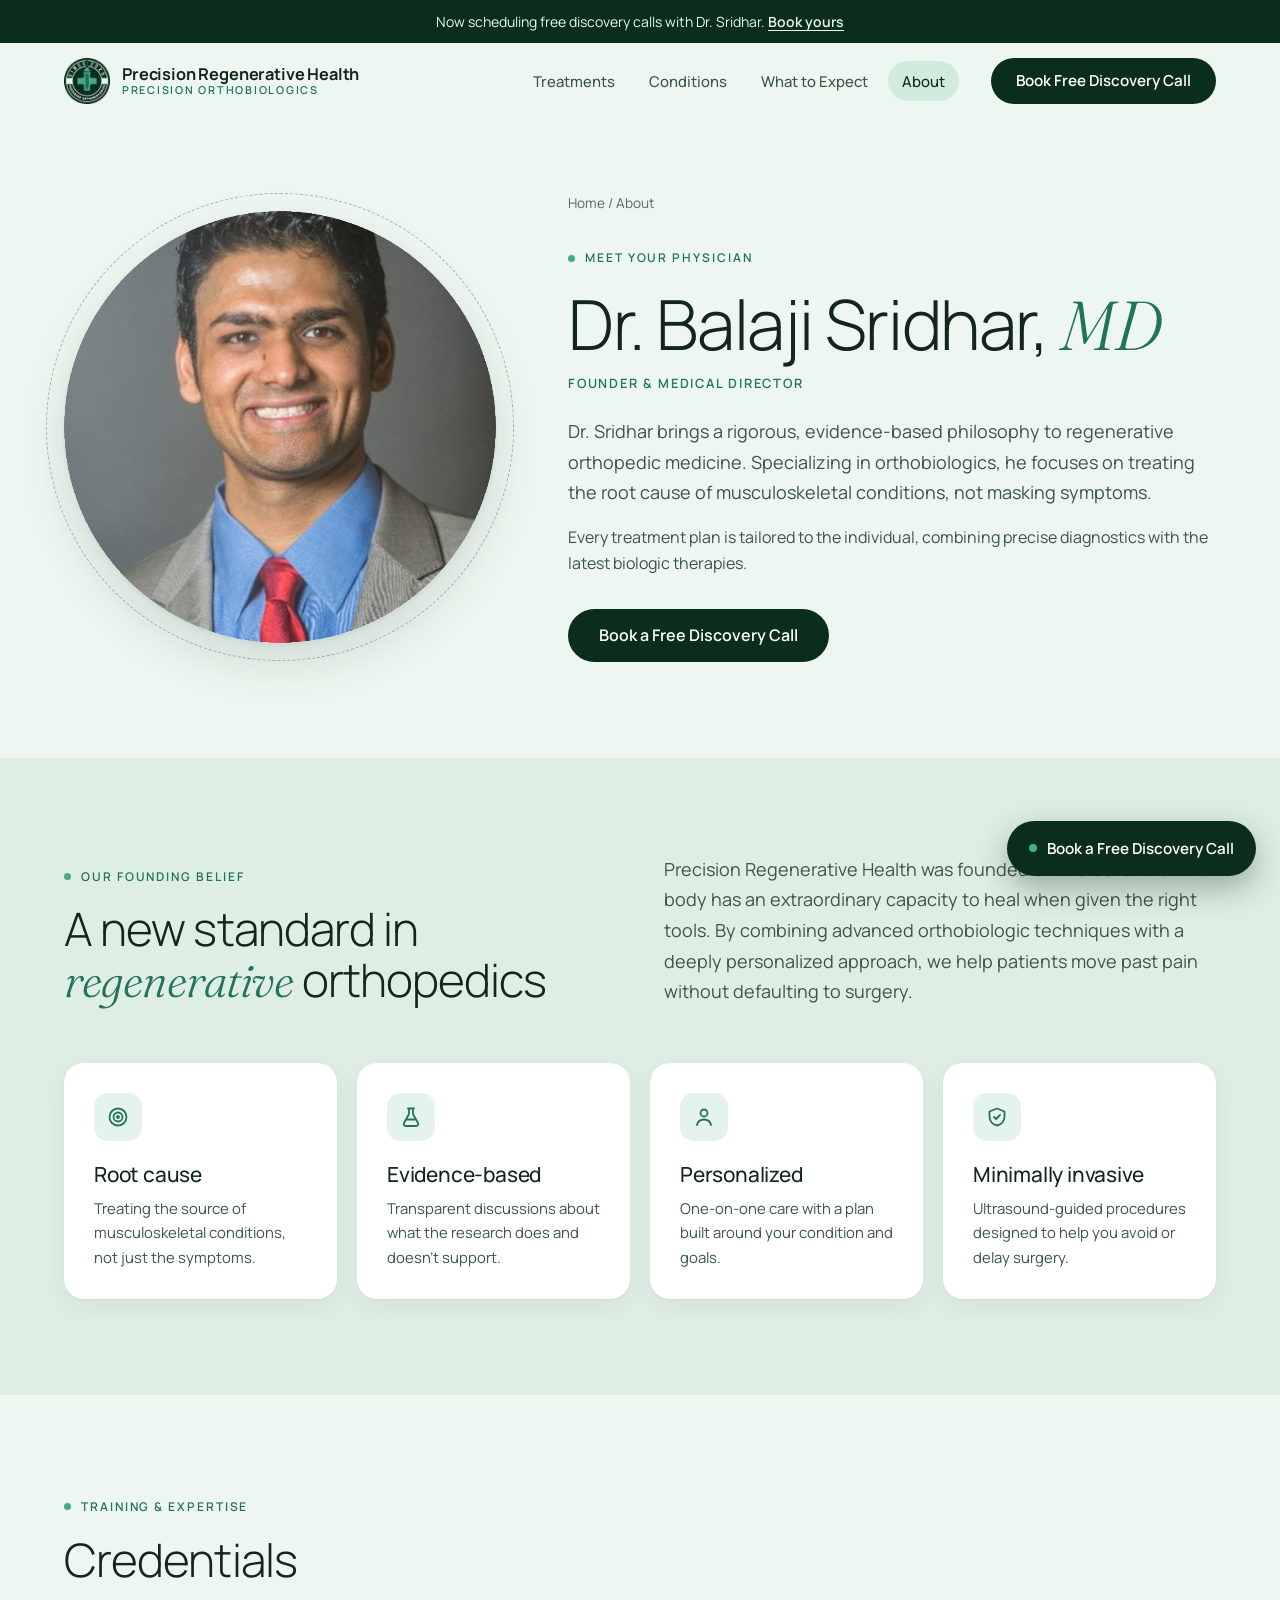
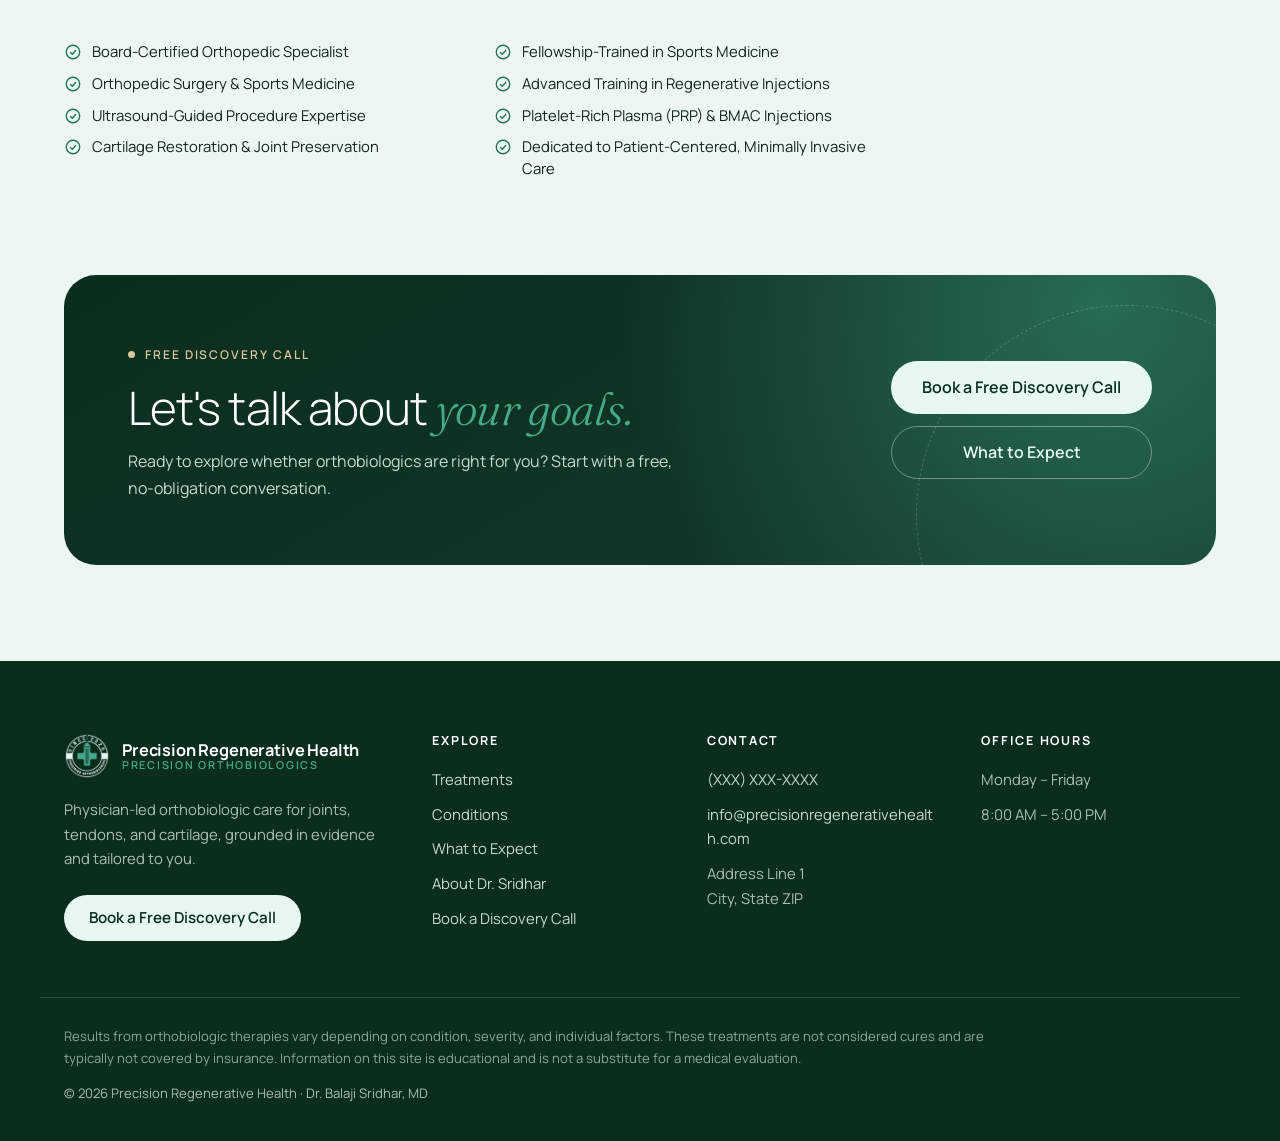
==== about.html @ 3d314830 "Redesign site with light green theme and multiple pages - Light green palette drawn from the green l" ====
<!DOCTYPE html>
<html lang="en">
<head>
<meta charset="UTF-8">
<meta name="viewport" content="width=device-width, initial-scale=1.0">
<title>About Dr. Balaji Sridhar, MD — Precision Regenerative Health</title>
<meta name="description" content="Meet Dr. Balaji Sridhar, MD, founder and medical director of Precision Regenerative Health, specializing in evidence-based orthobiologic care.">
<link rel="canonical" href="https://precisionregenerativehealth.com/about.html">
<meta property="og:title" content="About Dr. Balaji Sridhar — Precision Regenerative Health">
<meta property="og:image" content="https://precisionregenerativehealth.com/assets/img/dr-sridhar.png">
<link rel="icon" type="image/png" href="assets/img/favicon.png">
<link rel="preconnect" href="https://fonts.googleapis.com">
<link rel="preconnect" href="https://fonts.gstatic.com" crossorigin>
<link href="https://fonts.googleapis.com/css2?family=Fraunces:ital,opsz,wght@1,9..144,300;1,9..144,400&family=Manrope:wght@300;400;500;600;700&display=swap" rel="stylesheet">
<link rel="stylesheet" href="assets/css/styles.css">
</head>
<body>

<a class="skip-link" href="#main">Skip to content</a>

<div class="announce">
  <a href="book.html">Now scheduling free discovery calls with Dr. Sridhar. <span>Book yours</span></a>
</div>

<header class="site-header">
  <div class="container header-inner">
    <a class="brand" href="index.html" aria-label="Precision Regenerative Health home">
      <img src="assets/img/logo.png" alt="" width="46" height="46">
      <span class="brand-text">
        <span class="brand-name">Precision Regenerative Health</span>
        <span class="brand-sub">Precision Orthobiologics</span>
      </span>
    </a>
    <nav class="main-nav" id="main-nav" aria-label="Main">
      <ul>
        <li><a href="treatments.html">Treatments</a></li>
        <li><a href="conditions.html">Conditions</a></li>
        <li><a href="what-to-expect.html">What to Expect</a></li>
        <li><a href="about.html" aria-current="page">About</a></li>
      </ul>
    </nav>
    <a class="btn btn-primary header-cta" href="book.html">Book Free Discovery Call</a>
    <button class="nav-toggle" type="button" aria-controls="main-nav" aria-expanded="false" aria-label="Open menu"><span></span></button>
  </div>
</header>

<main id="main">

  <section class="section" style="padding-top: 72px;">
    <div class="container doctor">
      <div class="doctor-photo">
        <img src="assets/img/dr-sridhar.png" alt="Dr. Balaji Sridhar, MD" width="640" height="640">
      </div>
      <div>
        <nav class="crumbs" aria-label="Breadcrumb"><a href="index.html">Home</a> / About</nav>
        <p class="eyebrow">Meet Your Physician</p>
        <h1>Dr. Balaji Sridhar, <em>MD</em></h1>
        <p class="doctor-role">Founder &amp; Medical Director</p>
        <p class="lead">Dr. Sridhar brings a rigorous, evidence-based philosophy to regenerative orthopedic medicine. Specializing in orthobiologics, he focuses on treating the root cause of musculoskeletal conditions, not masking symptoms.</p>
        <p style="margin-top: 16px;">Every treatment plan is tailored to the individual, combining precise diagnostics with the latest biologic therapies.</p>
        <div class="btn-row" style="margin-top: 32px;">
          <a class="btn btn-primary btn-lg" href="book.html">Book a Free Discovery Call</a>
        </div>
      </div>
    </div>
  </section>

  <section class="section section-alt">
    <div class="container">
      <div class="section-head split">
        <div>
          <p class="eyebrow">Our Founding Belief</p>
          <h2>A new standard in <em>regenerative</em> orthopedics</h2>
        </div>
        <p class="lead">Precision Regenerative Health was founded on the belief that the body has an extraordinary capacity to heal when given the right tools. By combining advanced orthobiologic techniques with a deeply personalized approach, we help patients move past pain without defaulting to surgery.</p>
      </div>
      <div class="grid-4">
        <div class="pillar">
          <div class="pillar-icon"><svg viewBox="0 0 24 24" fill="none" stroke="currentColor" stroke-width="1.8" stroke-linecap="round" stroke-linejoin="round" aria-hidden="true"><circle cx="12" cy="12" r="8.5"/><circle cx="12" cy="12" r="4.5"/><circle cx="12" cy="12" r="1"/></svg></div>
          <h3>Root cause</h3>
          <p>Treating the source of musculoskeletal conditions, not just the symptoms.</p>
        </div>
        <div class="pillar">
          <div class="pillar-icon"><svg viewBox="0 0 24 24" fill="none" stroke="currentColor" stroke-width="1.8" stroke-linecap="round" stroke-linejoin="round" aria-hidden="true"><path d="M9 3.5h6M10 3.5v5.5L5 18a2 2 0 0 0 1.7 3h10.6a2 2 0 0 0 1.7-3l-5-9V3.5"/><path d="M7.5 14.5h9"/></svg></div>
          <h3>Evidence-based</h3>
          <p>Transparent discussions about what the research does and doesn't support.</p>
        </div>
        <div class="pillar">
          <div class="pillar-icon"><svg viewBox="0 0 24 24" fill="none" stroke="currentColor" stroke-width="1.8" stroke-linecap="round" stroke-linejoin="round" aria-hidden="true"><circle cx="12" cy="8" r="3.5"/><path d="M5 20c.8-3.6 3.6-5.5 7-5.5s6.2 1.9 7 5.5"/></svg></div>
          <h3>Personalized</h3>
          <p>One-on-one care with a plan built around your condition and goals.</p>
        </div>
        <div class="pillar">
          <div class="pillar-icon"><svg viewBox="0 0 24 24" fill="none" stroke="currentColor" stroke-width="1.8" stroke-linecap="round" stroke-linejoin="round" aria-hidden="true"><path d="M12 3.5 4.5 6.5v5c0 4.5 3.2 8 7.5 9 4.3-1 7.5-4.5 7.5-9v-5z"/><path d="m9 12 2 2 4-4"/></svg></div>
          <h3>Minimally invasive</h3>
          <p>Ultrasound-guided procedures designed to help you avoid or delay surgery.</p>
        </div>
      </div>
    </div>
  </section>

  <section class="section">
    <div class="container">
      <div class="section-head">
        <p class="eyebrow">Training &amp; Expertise</p>
        <h2>Credentials</h2>
      </div>
      <ul class="cred-list" style="max-width: 52rem; margin: 0;">
        <li><svg viewBox="0 0 24 24" fill="none" stroke="currentColor" stroke-width="1.8" stroke-linecap="round" stroke-linejoin="round" aria-hidden="true"><circle cx="12" cy="12" r="9"/><path d="m8.5 12.5 2.5 2.5 4.5-5"/></svg>Board-Certified Orthopedic Specialist</li>
        <li><svg viewBox="0 0 24 24" fill="none" stroke="currentColor" stroke-width="1.8" stroke-linecap="round" stroke-linejoin="round" aria-hidden="true"><circle cx="12" cy="12" r="9"/><path d="m8.5 12.5 2.5 2.5 4.5-5"/></svg>Fellowship-Trained in Sports Medicine</li>
        <li><svg viewBox="0 0 24 24" fill="none" stroke="currentColor" stroke-width="1.8" stroke-linecap="round" stroke-linejoin="round" aria-hidden="true"><circle cx="12" cy="12" r="9"/><path d="m8.5 12.5 2.5 2.5 4.5-5"/></svg>Orthopedic Surgery &amp; Sports Medicine</li>
        <li><svg viewBox="0 0 24 24" fill="none" stroke="currentColor" stroke-width="1.8" stroke-linecap="round" stroke-linejoin="round" aria-hidden="true"><circle cx="12" cy="12" r="9"/><path d="m8.5 12.5 2.5 2.5 4.5-5"/></svg>Advanced Training in Regenerative Injections</li>
        <li><svg viewBox="0 0 24 24" fill="none" stroke="currentColor" stroke-width="1.8" stroke-linecap="round" stroke-linejoin="round" aria-hidden="true"><circle cx="12" cy="12" r="9"/><path d="m8.5 12.5 2.5 2.5 4.5-5"/></svg>Ultrasound-Guided Procedure Expertise</li>
        <li><svg viewBox="0 0 24 24" fill="none" stroke="currentColor" stroke-width="1.8" stroke-linecap="round" stroke-linejoin="round" aria-hidden="true"><circle cx="12" cy="12" r="9"/><path d="m8.5 12.5 2.5 2.5 4.5-5"/></svg>Platelet-Rich Plasma (PRP) &amp; BMAC Injections</li>
        <li><svg viewBox="0 0 24 24" fill="none" stroke="currentColor" stroke-width="1.8" stroke-linecap="round" stroke-linejoin="round" aria-hidden="true"><circle cx="12" cy="12" r="9"/><path d="m8.5 12.5 2.5 2.5 4.5-5"/></svg>Cartilage Restoration &amp; Joint Preservation</li>
        <li><svg viewBox="0 0 24 24" fill="none" stroke="currentColor" stroke-width="1.8" stroke-linecap="round" stroke-linejoin="round" aria-hidden="true"><circle cx="12" cy="12" r="9"/><path d="m8.5 12.5 2.5 2.5 4.5-5"/></svg>Dedicated to Patient-Centered, Minimally Invasive Care</li>
      </ul>
    </div>
  </section>

  <section class="section" style="padding-top: 0;">
    <div class="container">
      <div class="cta-panel">
        <div>
          <p class="eyebrow">Free Discovery Call</p>
          <h2>Let's talk about <em>your goals.</em></h2>
          <p>Ready to explore whether orthobiologics are right for you? Start with a free, no-obligation conversation.</p>
        </div>
        <div class="cta-actions">
          <a class="btn btn-light btn-lg" href="book.html">Book a Free Discovery Call</a>
          <a class="btn btn-outline-light btn-lg" href="what-to-expect.html">What to Expect</a>
        </div>
      </div>
    </div>
  </section>

</main>

<footer class="site-footer">
  <div class="container footer-grid">
    <div class="footer-brand">
      <a class="brand" href="index.html" aria-label="Precision Regenerative Health home">
        <img src="assets/img/logo.png" alt="" width="46" height="46">
        <span class="brand-text">
          <span class="brand-name">Precision Regenerative Health</span>
          <span class="brand-sub">Precision Orthobiologics</span>
        </span>
      </a>
      <p>Physician-led orthobiologic care for joints, tendons, and cartilage, grounded in evidence and tailored to you.</p>
      <a class="btn btn-light" href="book.html">Book a Free Discovery Call</a>
    </div>
    <div>
      <h3>Explore</h3>
      <ul>
        <li><a href="treatments.html">Treatments</a></li>
        <li><a href="conditions.html">Conditions</a></li>
        <li><a href="what-to-expect.html">What to Expect</a></li>
        <li><a href="about.html">About Dr. Sridhar</a></li>
        <li><a href="book.html">Book a Discovery Call</a></li>
      </ul>
    </div>
    <div>
      <h3>Contact</h3>
      <ul>
        <li><a href="tel:+1XXXXXXXXXX">(XXX) XXX-XXXX</a></li>
        <li><a href="mailto:info@precisionregenerativehealth.com">info@precisionregenerativehealth.com</a></li>
        <li>Address Line 1<br>City, State ZIP</li>
      </ul>
    </div>
    <div>
      <h3>Office Hours</h3>
      <ul>
        <li>Monday – Friday</li>
        <li>8:00 AM – 5:00 PM</li>
      </ul>
    </div>
  </div>
  <div class="container footer-bottom">
    <p class="footer-disclaimer">Results from orthobiologic therapies vary depending on condition, severity, and individual factors. These treatments are not considered cures and are typically not covered by insurance. Information on this site is educational and is not a substitute for a medical evaluation.</p>
    <p>© <span data-year>2026</span> Precision Regenerative Health · Dr. Balaji Sridhar, MD</p>
  </div>
</footer>

<a class="float-cta" href="book.html"><span class="pulse" aria-hidden="true"></span>Book a Free Discovery Call</a>

<script src="assets/js/main.js" defer></script>
</body>
</html>
---- assets/css/styles.css ----
/* ==========================================================
   Precision Regenerative Health — shared styles
   Colors are pulled from the green logo. Change them here
   and every page updates.
   ========================================================== */
:root {
  --bg: #edf6f0;          /* light green page background */
  --bg-deep: #dfeee5;     /* alternate section background */
  --surface: #ffffff;     /* cards */
  --forest: #0b2d1c;      /* logo dark green */
  --forest-2: #133b2b;
  --forest-3: #1d5640;
  --mint: #46ab8c;        /* logo mint (decorative / on dark) */
  --mint-ink: #22735a;    /* mint dark enough for text on light */
  --pale: #e6f8f0;        /* logo pale mint */
  --ink: #12261c;         /* headings */
  --body: #3b5548;        /* body text */
  --muted: #57695f;
  --sand: #d8c79e;        /* warm accent on dark panels */
  --line: rgba(11, 45, 28, 0.12);

  --radius-sm: 12px;
  --radius: 20px;
  --radius-lg: 32px;
  --shadow: 0 1px 2px rgba(11, 45, 28, 0.04), 0 8px 24px rgba(11, 45, 28, 0.06);
  --shadow-lg: 0 2px 4px rgba(11, 45, 28, 0.05), 0 20px 48px rgba(11, 45, 28, 0.12);

  --font: 'Manrope', system-ui, -apple-system, 'Segoe UI', sans-serif;
  --font-accent: 'Fraunces', Georgia, serif;
  --header-h: 76px;
}

*, *::before, *::after { box-sizing: border-box; }
* { margin: 0; padding: 0; }

html { scroll-behavior: smooth; -webkit-text-size-adjust: 100%; }
body {
  font-family: var(--font);
  font-size: 1rem;
  line-height: 1.65;
  color: var(--body);
  background: var(--bg);
  -webkit-font-smoothing: antialiased;
  overflow-x: hidden;
}
img, svg { display: block; max-width: 100%; }
img { height: auto; }
a { color: inherit; }
ul, ol { list-style: none; }
[id] { scroll-margin-top: calc(var(--header-h) + 72px); }

:focus-visible { outline: 2px solid var(--mint-ink); outline-offset: 3px; border-radius: 6px; }

.skip-link {
  position: absolute; left: 16px; top: -60px; z-index: 300;
  background: var(--forest); color: #fff; padding: 10px 16px; border-radius: 8px;
  text-decoration: none; font-weight: 600;
}
.skip-link:focus { top: 12px; }

.container { width: 100%; max-width: 1200px; margin: 0 auto; padding: 0 24px; }

/* ── TYPE ───────────────────────────────────────────────── */
h1, h2, h3, h4 { color: var(--ink); font-weight: 300; letter-spacing: -0.02em; line-height: 1.1; }
h1 { font-size: clamp(2.5rem, 5.4vw, 4.5rem); }
h2 { font-size: clamp(2rem, 3.6vw, 3rem); }
h3 { font-size: 1.3rem; font-weight: 500; letter-spacing: -0.01em; line-height: 1.3; }
h1 em, h2 em {
  font-family: var(--font-accent); font-style: italic; font-weight: 300;
  color: var(--mint-ink); letter-spacing: -0.01em;
}
.lead { font-size: 1.125rem; line-height: 1.7; color: var(--body); max-width: 40rem; }
.eyebrow {
  display: inline-flex; align-items: center; gap: 10px;
  font-size: 0.75rem; font-weight: 600; letter-spacing: 0.16em; text-transform: uppercase;
  color: var(--mint-ink); margin-bottom: 18px;
}
.eyebrow::before {
  content: ''; width: 7px; height: 7px; border-radius: 50%; background: var(--mint);
}

/* ── BUTTONS ────────────────────────────────────────────── */
.btn {
  display: inline-flex; align-items: center; justify-content: center; gap: 10px;
  padding: 13px 24px; border-radius: 999px; border: 1px solid transparent;
  font: 600 0.95rem/1.2 var(--font); text-decoration: none; cursor: pointer;
  transition: background 0.2s, color 0.2s, border-color 0.2s, transform 0.2s, box-shadow 0.2s;
  white-space: nowrap;
}
.btn-lg { padding: 16px 30px; font-size: 1rem; }
.btn-primary { background: var(--forest); color: #fff; }
.btn-primary:hover { background: var(--forest-3); transform: translateY(-1px); box-shadow: var(--shadow); }
.btn-ghost { border-color: rgba(11, 45, 28, 0.3); color: var(--forest); background: transparent; }
.btn-ghost:hover { border-color: var(--forest); background: rgba(255, 255, 255, 0.6); }
.btn-light { background: var(--pale); color: var(--forest); }
.btn-light:hover { background: #fff; transform: translateY(-1px); }
.btn-outline-light { border-color: rgba(230, 248, 240, 0.4); color: var(--pale); }
.btn-outline-light:hover { border-color: var(--pale); background: rgba(230, 248, 240, 0.08); }
.btn svg { width: 18px; height: 18px; flex-shrink: 0; }

.text-link {
  display: inline-flex; align-items: center; gap: 8px;
  font-weight: 600; color: var(--forest); text-decoration: none;
  border-bottom: 1px solid rgba(11, 45, 28, 0.25); padding-bottom: 2px;
  transition: border-color 0.2s, gap 0.2s;
}
.text-link:hover { border-color: var(--forest); gap: 12px; }

/* ── ANNOUNCEMENT BAR ───────────────────────────────────── */
.announce {
  background: var(--forest); color: var(--pale);
  text-align: center; font-size: 0.875rem; padding: 10px 16px;
}
.announce a { color: var(--pale); text-decoration: none; }
.announce a span { text-decoration: underline; text-underline-offset: 3px; font-weight: 600; }
.announce a:hover span { color: #fff; }

/* ── HEADER ─────────────────────────────────────────────── */
.site-header {
  position: sticky; top: 0; z-index: 100;
  background: rgba(237, 246, 240, 0.88);
  backdrop-filter: saturate(140%) blur(16px);
  -webkit-backdrop-filter: saturate(140%) blur(16px);
  border-bottom: 1px solid transparent;
  transition: border-color 0.2s, box-shadow 0.2s;
}
.site-header.is-scrolled { border-color: var(--line); box-shadow: 0 6px 20px rgba(11, 45, 28, 0.05); }
.header-inner { display: flex; align-items: center; gap: 32px; height: var(--header-h); }

.brand { display: flex; align-items: center; gap: 12px; text-decoration: none; flex-shrink: 0; }
.brand img { width: 46px; height: 46px; }
.brand-text { display: flex; flex-direction: column; line-height: 1.15; }
.brand-name { font-weight: 700; font-size: 1.02rem; color: var(--ink); letter-spacing: -0.01em; }
.brand-sub { font-size: 0.68rem; font-weight: 600; letter-spacing: 0.16em; text-transform: uppercase; color: var(--mint-ink); }

.main-nav { margin-left: auto; }
.main-nav ul { display: flex; gap: 6px; }
.main-nav a {
  display: block; padding: 8px 14px; border-radius: 999px;
  font-size: 0.93rem; font-weight: 500; color: var(--body); text-decoration: none;
  transition: background 0.2s, color 0.2s;
}
.main-nav a:hover { background: rgba(11, 45, 28, 0.06); color: var(--ink); }
.main-nav a[aria-current="page"] { color: var(--ink); background: rgba(70, 171, 140, 0.16); }


.nav-toggle {
  display: none; width: 44px; height: 44px; border-radius: 50%;
  border: 1px solid var(--line); background: var(--surface); cursor: pointer;
  align-items: center; justify-content: center; flex-shrink: 0;
}
.nav-toggle span, .nav-toggle span::before, .nav-toggle span::after {
  display: block; width: 18px; height: 1.5px; background: var(--ink); border-radius: 2px;
  position: relative; transition: transform 0.25s, background 0.25s;
}
.nav-toggle span::before, .nav-toggle span::after { content: ''; position: absolute; left: 0; }
.nav-toggle span::before { top: -6px; }
.nav-toggle span::after { top: 6px; }
.nav-toggle[aria-expanded="true"] span { background: transparent; }
.nav-toggle[aria-expanded="true"] span::before { transform: translateY(6px) rotate(45deg); }
.nav-toggle[aria-expanded="true"] span::after { transform: translateY(-6px) rotate(-45deg); }

/* ── SECTIONS ───────────────────────────────────────────── */
.section { padding: 96px 0; }
.section-alt { background: var(--bg-deep); }
.section-white { background: var(--surface); }
.section-head { max-width: 44rem; margin-bottom: 56px; }
.section-head h2 { margin-bottom: 18px; }
.section-head.center { margin-left: auto; margin-right: auto; text-align: center; }
.section-head.center .lead { margin: 0 auto; }
.section-head.split {
  max-width: none; display: grid; grid-template-columns: 1fr 1fr; gap: 48px; align-items: end;
}
.section-head.split h2 { margin-bottom: 0; }
.section-foot { margin-top: 48px; display: flex; flex-wrap: wrap; gap: 16px; align-items: center; }
.section-foot.center { justify-content: center; }

/* ── HERO (home) ────────────────────────────────────────── */
.hero { padding: 64px 0 40px; }
.hero-grid { display: grid; grid-template-columns: 1.05fr 0.95fr; gap: 56px; align-items: center; }
.hero h1 { margin-bottom: 24px; }
.hero .lead { margin-bottom: 36px; }
.hero-actions { display: flex; flex-wrap: wrap; gap: 14px; }
.hero-note { margin-top: 20px; font-size: 0.875rem; color: var(--muted); display: flex; flex-wrap: wrap; gap: 6px 18px; }
.hero-note span { display: inline-flex; align-items: center; gap: 8px; }
.hero-note span::before { content: ''; width: 5px; height: 5px; border-radius: 50%; background: var(--mint); }

.hero-visual {
  position: relative; aspect-ratio: 1 / 1.04; border-radius: var(--radius-lg); overflow: hidden;
  background:
    radial-gradient(circle at 28% 22%, rgba(70, 171, 140, 0.55) 0%, transparent 52%),
    radial-gradient(circle at 80% 85%, rgba(70, 171, 140, 0.45) 0%, transparent 48%),
    linear-gradient(160deg, var(--forest) 0%, var(--forest-2) 55%, #1b5640 100%);
  display: grid; place-items: center;
  box-shadow: var(--shadow-lg);
}
.hero-rings {
  position: absolute; width: 112%; height: 112%; opacity: 0.5;
  animation: spin 90s linear infinite;
}
.hero-badge {
  position: relative; width: 44%; border-radius: 50%;
  box-shadow: 0 0 0 10px rgba(230, 248, 240, 0.08), 0 24px 60px rgba(0, 0, 0, 0.35);
}
.chip {
  position: absolute; display: inline-flex; align-items: center; gap: 8px;
  background: rgba(255, 255, 255, 0.94); color: var(--ink);
  padding: 10px 16px; border-radius: 999px; font-size: 0.85rem; font-weight: 600;
  box-shadow: 0 10px 30px rgba(0, 0, 0, 0.18);
  animation: float 6s ease-in-out infinite;
}
.chip::before { content: ''; width: 8px; height: 8px; border-radius: 50%; background: var(--mint); }
.chip-1 { top: 10%; left: 8%; }
.chip-2 { top: 47%; right: 6%; animation-delay: -2s; }
.chip-3 { bottom: 10%; left: 12%; animation-delay: -4s; }
@keyframes spin { to { transform: rotate(360deg); } }
@keyframes float { 0%, 100% { transform: translateY(0); } 50% { transform: translateY(-8px); } }

/* ── TRUST STRIP ────────────────────────────────────────── */
.trust { padding: 24px 0 8px; }
.trust-list {
  display: grid; grid-template-columns: repeat(4, 1fr); gap: 8px;
  background: var(--surface); border-radius: var(--radius); padding: 10px; box-shadow: var(--shadow);
}
.trust-list li {
  display: flex; align-items: center; gap: 12px; padding: 14px 16px;
  font-size: 0.92rem; font-weight: 500; color: var(--ink); line-height: 1.35;
}
.trust-list svg { width: 22px; height: 22px; color: var(--mint-ink); flex-shrink: 0; }

/* ── CARDS ──────────────────────────────────────────────── */
.grid-3 { display: grid; grid-template-columns: repeat(3, 1fr); gap: 20px; }
.grid-2 { display: grid; grid-template-columns: repeat(2, 1fr); gap: 20px; }
.grid-4 { display: grid; grid-template-columns: repeat(4, 1fr); gap: 20px; }

.card {
  background: var(--surface); border-radius: var(--radius); padding: 30px;
  box-shadow: var(--shadow); border: 1px solid rgba(11, 45, 28, 0.04);
  display: flex; flex-direction: column;
}
a.card { text-decoration: none; color: inherit; transition: transform 0.25s, box-shadow 0.25s; }
a.card:hover { transform: translateY(-4px); box-shadow: var(--shadow-lg); }
.card h3 { margin-bottom: 10px; }
.card p { font-size: 0.95rem; }
.card .card-foot { margin-top: auto; padding-top: 22px; }
.card-arrow {
  display: inline-flex; align-items: center; gap: 8px; font-weight: 600; font-size: 0.92rem; color: var(--forest);
}
.card-arrow svg { width: 16px; height: 16px; transition: transform 0.2s; }
a.card:hover .card-arrow svg { transform: translateX(4px); }

.tag {
  display: inline-block; align-self: flex-start; font-size: 0.72rem; font-weight: 700; letter-spacing: 0.12em;
  text-transform: uppercase; color: var(--mint-ink); background: rgba(70, 171, 140, 0.14);
  padding: 6px 12px; border-radius: 999px; margin-bottom: 18px;
}
.dot-list { display: flex; flex-direction: column; gap: 8px; margin-top: 16px; }
.dot-list li { position: relative; padding-left: 18px; font-size: 0.93rem; }
.dot-list li::before {
  content: ''; position: absolute; left: 0; top: 0.62em; width: 6px; height: 6px; border-radius: 50%; background: var(--mint);
}

/* Pain-area cards */
.area-card .area-num {
  font-size: 0.78rem; font-weight: 700; color: var(--mint-ink); letter-spacing: 0.1em; margin-bottom: 26px;
}
.area-card h3 { font-size: 1.55rem; font-weight: 400; }
.area-card p { color: var(--muted); }

/* Feature card (dark) */
.card.card-dark { background: var(--forest); color: rgba(230, 248, 240, 0.82); border: none; }
.card-dark h3 { color: #fff; }
.card-dark .tag { background: rgba(230, 248, 240, 0.12); color: var(--sand); }

/* ── DOCTOR BLOCK ───────────────────────────────────────── */
.doctor { display: grid; grid-template-columns: 0.8fr 1.2fr; gap: 72px; align-items: center; }
.doctor-photo { position: relative; max-width: 440px; width: 100%; justify-self: center; }
.doctor-photo img { width: 100%; border-radius: 50%; box-shadow: var(--shadow-lg); }
.doctor-photo::before {
  content: ''; position: absolute; inset: -18px; border-radius: 50%;
  border: 1px dashed rgba(34, 115, 90, 0.45);
}
.doctor-role { font-size: 0.8rem; font-weight: 600; letter-spacing: 0.14em; text-transform: uppercase; color: var(--mint-ink); margin: 10px 0 22px; }
.doctor p + p { margin-top: 14px; }
.cred-list { display: grid; grid-template-columns: 1fr 1fr; gap: 10px 28px; margin: 28px 0 34px; }
.cred-list li { display: flex; gap: 10px; font-size: 0.93rem; color: var(--ink); line-height: 1.45; }
.cred-list svg { width: 18px; height: 18px; color: var(--mint-ink); flex-shrink: 0; margin-top: 2px; }
.btn-row { display: flex; flex-wrap: wrap; gap: 14px; align-items: center; }

/* ── STEPS ──────────────────────────────────────────────── */
.steps { display: grid; grid-template-columns: repeat(5, 1fr); gap: 20px; position: relative; counter-reset: step; }
.steps::before {
  content: ''; position: absolute; top: 27px; left: 10%; right: 10%; height: 1px;
  background: repeating-linear-gradient(90deg, rgba(34, 115, 90, 0.45) 0 6px, transparent 6px 12px);
}
.step { position: relative; text-align: center; padding: 0 6px; }
.step-num {
  width: 56px; height: 56px; margin: 0 auto 22px; border-radius: 50%;
  display: grid; place-items: center; background: var(--bg); border: 1px solid rgba(34, 115, 90, 0.45);
  font-weight: 600; color: var(--mint-ink); position: relative;
}
.section-alt .step-num { background: var(--bg-deep); }
.step:first-child .step-num { background: var(--forest); border-color: var(--forest); color: #fff; }
.step h3 { font-size: 1.08rem; margin-bottom: 8px; }
.step p { font-size: 0.9rem; color: var(--muted); }

/* Detailed steps (What to Expect page) */
.timeline { display: flex; flex-direction: column; gap: 16px; }
.timeline-item {
  display: grid; grid-template-columns: 72px 1fr; gap: 24px; align-items: start;
  background: var(--surface); border-radius: var(--radius); padding: 28px 30px; box-shadow: var(--shadow);
}
.timeline-item .step-num { margin: 0; }
.timeline-item:first-child .step-num { background: var(--forest); border-color: var(--forest); color: #fff; }
.timeline-item h3 { margin-bottom: 6px; }
.timeline-item .btn { margin-top: 16px; }

/* ── CTA PANEL ──────────────────────────────────────────── */
.cta-panel {
  position: relative; overflow: hidden; border-radius: var(--radius-lg);
  background:
    radial-gradient(circle at 90% 10%, rgba(70, 171, 140, 0.45) 0%, transparent 45%),
    linear-gradient(150deg, var(--forest) 0%, var(--forest-2) 100%);
  color: rgba(230, 248, 240, 0.85); padding: 64px;
  display: grid; grid-template-columns: 1.4fr auto; gap: 40px; align-items: center;
}
.cta-panel h2 { color: #fff; margin-bottom: 14px; }
.cta-panel h2 em { color: var(--mint); }
.cta-panel .eyebrow { color: var(--sand); }
.cta-panel .eyebrow::before { background: var(--sand); }
.cta-panel p { max-width: 34rem; }
.cta-actions { display: flex; flex-direction: column; gap: 12px; align-items: stretch; position: relative; }
.cta-panel::after {
  content: ''; position: absolute; right: -120px; bottom: -160px; width: 420px; height: 420px;
  border-radius: 50%; border: 1px dashed rgba(230, 248, 240, 0.2); pointer-events: none;
}

/* ── DISCLAIMER ─────────────────────────────────────────── */
.notice {
  display: flex; gap: 18px; align-items: flex-start;
  background: rgba(255, 255, 255, 0.7); border: 1px solid var(--line); border-radius: var(--radius);
  padding: 26px 28px; font-size: 0.9rem; color: var(--muted);
}
.notice svg { width: 22px; height: 22px; color: var(--mint-ink); flex-shrink: 0; margin-top: 2px; }
.notice strong { display: block; color: var(--ink); font-size: 0.78rem; letter-spacing: 0.14em; text-transform: uppercase; margin-bottom: 6px; }

/* ── INNER PAGE HERO ────────────────────────────────────── */
.page-hero { padding: 72px 0 48px; }
.page-hero h1 { font-size: clamp(2.3rem, 4.6vw, 3.8rem); margin-bottom: 20px; max-width: 52rem; }
.crumbs { font-size: 0.85rem; color: var(--muted); margin-bottom: 28px; }
.crumbs a { color: var(--muted); text-decoration: none; }
.crumbs a:hover { color: var(--ink); text-decoration: underline; }

/* Chip nav (in-page jump links) */
.chip-nav {
  position: sticky; top: var(--header-h); z-index: 50;
  background: rgba(237, 246, 240, 0.92); backdrop-filter: blur(12px); -webkit-backdrop-filter: blur(12px);
  border-bottom: 1px solid var(--line); padding: 12px 0;
}
.chip-nav ul { display: flex; gap: 8px; overflow-x: auto; scrollbar-width: none; }
.chip-nav ul::-webkit-scrollbar { display: none; }
.chip-nav a {
  display: block; white-space: nowrap; padding: 8px 16px; border-radius: 999px; border: 1px solid var(--line);
  background: var(--surface); font-size: 0.88rem; font-weight: 600; color: var(--ink); text-decoration: none;
}
.chip-nav a:hover { border-color: var(--mint-ink); color: var(--mint-ink); }

/* Treatment detail rows */
.detail { display: grid; grid-template-columns: 1.2fr 0.8fr; gap: 48px; align-items: start; padding: 56px 0; border-top: 1px solid var(--line); }
.detail:first-child { border-top: none; padding-top: 0; }
.detail h2 { font-size: clamp(1.8rem, 3vw, 2.5rem); margin-bottom: 18px; }
.detail .lead { margin-bottom: 26px; }
.detail .card h3 { font-size: 0.8rem; letter-spacing: 0.14em; text-transform: uppercase; color: var(--mint-ink); font-weight: 700; }

/* Condition regions */
.region {
  display: grid; grid-template-columns: 0.9fr 1.1fr; gap: 40px;
  background: var(--surface); border-radius: var(--radius); padding: 36px 40px; box-shadow: var(--shadow);
}
.region + .region { margin-top: 18px; }
.region h2 { font-size: clamp(1.7rem, 2.8vw, 2.2rem); margin-bottom: 10px; }
.region .label { font-size: 0.75rem; font-weight: 700; letter-spacing: 0.14em; text-transform: uppercase; color: var(--muted); margin-bottom: 12px; }
.pills { display: flex; flex-wrap: wrap; gap: 8px; }
.pills li {
  padding: 8px 14px; border-radius: 999px; background: var(--bg); border: 1px solid var(--line);
  font-size: 0.9rem; font-weight: 500; color: var(--ink);
}
.pills.mint li { background: rgba(70, 171, 140, 0.14); border-color: transparent; color: var(--mint-ink); font-weight: 600; }
.region-body > div + div { margin-top: 22px; }

/* FAQ */
.faq { display: flex; flex-direction: column; gap: 12px; max-width: 52rem; margin: 0 auto; }
.faq details { background: var(--surface); border-radius: var(--radius-sm); box-shadow: var(--shadow); }
.faq summary {
  list-style: none; cursor: pointer; padding: 22px 26px; font-weight: 600; color: var(--ink);
  display: flex; justify-content: space-between; align-items: center; gap: 20px;
}
.faq summary::-webkit-details-marker { display: none; }
.faq summary::after {
  content: '+'; font-size: 1.5rem; font-weight: 300; color: var(--mint-ink); line-height: 1; transition: transform 0.2s;
}
.faq details[open] summary::after { transform: rotate(45deg); }
.faq details p { padding: 0 26px 24px; }

/* Pillars */
.pillar { padding: 30px; border-radius: var(--radius); background: var(--surface); box-shadow: var(--shadow); }
.pillar-icon {
  width: 48px; height: 48px; border-radius: 14px; display: grid; place-items: center;
  background: rgba(70, 171, 140, 0.14); color: var(--mint-ink); margin-bottom: 20px;
}
.pillar-icon svg { width: 24px; height: 24px; }
.pillar h3 { margin-bottom: 8px; }
.pillar p { font-size: 0.93rem; }

/* ── BOOKING PAGE ───────────────────────────────────────── */
.book { padding: 56px 0 96px; }
.book-grid {
  display: grid; grid-template-columns: 0.85fr 1.15fr; column-gap: 56px; align-items: start;
  grid-template-areas: "intro sched" "details sched"; grid-template-rows: auto 1fr;
}
.book-intro { grid-area: intro; }
.book-details { grid-area: details; }
.scheduler { grid-area: sched; }
.book-intro h1 { font-size: clamp(2.3rem, 4.4vw, 3.6rem); margin-bottom: 20px; }
.book-intro .lead { margin-bottom: 30px; }
.book-label { font-weight: 600; color: var(--ink); margin-bottom: 14px; }
.check-list { display: flex; flex-direction: column; gap: 14px; margin-bottom: 30px; }
.check-list li { display: flex; gap: 12px; color: var(--ink); }
.check-list svg { width: 22px; height: 22px; color: var(--mint-ink); flex-shrink: 0; margin-top: 1px; }
.book-tip { font-size: 0.9rem; color: var(--muted); padding-top: 22px; border-top: 1px solid var(--line); }
.book-tip + .book-tip { border-top: none; padding-top: 10px; }

.scheduler {
  position: sticky; top: calc(var(--header-h) + 20px);
  background: var(--surface); border-radius: var(--radius-lg); box-shadow: var(--shadow-lg);
  overflow: hidden;
}
.scheduler-head {
  display: flex; align-items: center; justify-content: space-between; gap: 16px;
  padding: 22px 28px; background: var(--forest); color: var(--pale);
}
.scheduler-head strong { color: #fff; font-weight: 600; font-size: 1.05rem; }
.scheduler-head strong, .scheduler-head span { white-space: nowrap; }
.scheduler-head span { font-size: 0.82rem; color: var(--sand); font-weight: 600; letter-spacing: 0.1em; text-transform: uppercase; }
.scheduler-embed:empty { display: none; }
.scheduler-embed iframe { width: 100%; min-height: 700px; border: 0; display: block; }
.scheduler-placeholder { padding: 56px 40px 60px; text-align: center; }
.scheduler-placeholder .cal-icon {
  width: 72px; height: 72px; margin: 0 auto 24px; border-radius: 22px; display: grid; place-items: center;
  background: rgba(70, 171, 140, 0.14); color: var(--mint-ink);
}
.scheduler-placeholder .cal-icon svg { width: 34px; height: 34px; }
.scheduler-placeholder h2 { font-size: 1.8rem; margin-bottom: 12px; }
.scheduler-placeholder p { max-width: 26rem; margin: 0 auto 28px; }
.scheduler-placeholder .btn-row { justify-content: center; }

.info-card h3 { font-size: 0.78rem; font-weight: 700; letter-spacing: 0.14em; text-transform: uppercase; color: var(--mint-ink); margin-bottom: 10px; }
.info-card p, .info-card a { font-size: 1.02rem; color: var(--ink); text-decoration: none; }
.info-card a:hover { text-decoration: underline; }

/* ── FOOTER ─────────────────────────────────────────────── */
.site-footer { background: var(--forest); color: rgba(230, 248, 240, 0.72); padding: 72px 0 36px; font-size: 0.93rem; }
.footer-grid { display: grid; grid-template-columns: 1.4fr 1fr 1fr 1fr; gap: 40px; }
.footer-brand .brand-name { color: #fff; }
.footer-brand .brand-sub { color: var(--mint); }
.footer-brand p { margin: 18px 0 24px; max-width: 22rem; }
.site-footer h3 {
  color: #fff; font-size: 0.78rem; font-weight: 700; letter-spacing: 0.14em; text-transform: uppercase; margin-bottom: 18px;
}
.site-footer ul { display: flex; flex-direction: column; gap: 10px; }
.site-footer li { overflow-wrap: anywhere; }
.site-footer a { color: rgba(230, 248, 240, 0.85); text-decoration: none; }
.site-footer a:hover { color: #fff; text-decoration: underline; }
.site-footer .btn { text-decoration: none; }
.site-footer .btn-light { color: var(--forest); }
.footer-bottom {
  margin-top: 56px; padding-top: 28px; border-top: 1px solid rgba(230, 248, 240, 0.14);
  display: flex; flex-direction: column; gap: 14px; font-size: 0.82rem;
}
.footer-disclaimer { max-width: 60rem; color: rgba(230, 248, 240, 0.6); }

/* ── FLOATING BOOKING BUTTON ────────────────────────────── */
.float-cta {
  position: fixed; right: 24px; bottom: 24px; z-index: 90;
  display: inline-flex; align-items: center; gap: 10px;
  padding: 15px 22px; border-radius: 999px; background: var(--forest); color: #fff;
  font-weight: 600; font-size: 0.95rem; text-decoration: none;
  box-shadow: 0 12px 32px rgba(11, 45, 28, 0.35);
  transition: transform 0.2s, background 0.2s;
}
.float-cta:hover { background: var(--forest-3); transform: translateY(-2px); }
.float-cta svg { width: 20px; height: 20px; }
.float-cta .pulse { width: 8px; height: 8px; border-radius: 50%; background: var(--mint); box-shadow: 0 0 0 0 rgba(70, 171, 140, 0.7); animation: pulse 2.4s infinite; }
@keyframes pulse { 0% { box-shadow: 0 0 0 0 rgba(70, 171, 140, 0.6); } 70% { box-shadow: 0 0 0 10px rgba(70, 171, 140, 0); } 100% { box-shadow: 0 0 0 0 rgba(70, 171, 140, 0); } }

/* ── RESPONSIVE ─────────────────────────────────────────── */
@media (max-width: 1080px) {
  .main-nav a { padding: 8px 10px; font-size: 0.9rem; }
  .header-inner { gap: 20px; }
  .steps { grid-template-columns: repeat(3, 1fr); row-gap: 40px; }
  .steps::before { display: none; }
  .footer-grid { grid-template-columns: 1fr 1fr; }
}

@media (max-width: 960px) {
  :root { --header-h: 68px; }
  .nav-toggle { display: inline-flex; }
  .main-nav {
    position: absolute; top: 100%; left: 0; right: 0; margin: 0;
    background: var(--bg); border-bottom: 1px solid var(--line); box-shadow: 0 16px 32px rgba(11, 45, 28, 0.08);
    padding: 8px 16px 20px; display: none;
  }
  .main-nav.is-open { display: block; }
  .main-nav ul { flex-direction: column; gap: 2px; }
  .main-nav a { padding: 14px 12px; font-size: 1.05rem; border-radius: var(--radius-sm); }
  .header-cta { margin-left: auto; }

  .section { padding: 72px 0; }
  .hero-grid, .doctor, .book-grid, .section-head.split, .detail, .region { grid-template-columns: 1fr; }
  .hero-grid { gap: 40px; }
  .hero-visual { max-width: 520px; width: 100%; margin: 0 auto; aspect-ratio: 1 / 0.9; }
  .doctor { gap: 48px; }
  .doctor-photo { max-width: 320px; }
  .section-head.split { gap: 18px; }
  .grid-3, .grid-4 { grid-template-columns: 1fr 1fr; }
  .trust-list { grid-template-columns: 1fr 1fr; }
  .cta-panel { grid-template-columns: 1fr; padding: 48px 36px; }
  .cta-actions { align-items: flex-start; flex-direction: row; flex-wrap: wrap; }
  .scheduler { position: static; }
  /* On smaller screens the booking widget comes right after the headline */
  .book-grid { grid-template-areas: "intro" "sched" "details"; grid-template-rows: auto; row-gap: 36px; }
  .book-intro .lead { margin-bottom: 0; }
  .detail { gap: 28px; }
  .region { gap: 24px; padding: 30px; }
}

@media (max-width: 640px) {
  .container { padding: 0 16px; }
  .brand img { width: 40px; height: 40px; }
  .brand-name { font-size: 0.92rem; }
  .brand-sub { display: none; }
  .header-inner { gap: 10px; justify-content: space-between; }
  .header-cta { display: none; }  /* replaced by the full-width bottom bar */

  .announce { font-size: 0.8rem; }
  .hero { padding: 40px 0 24px; }
  .hero-actions .btn { width: 100%; }
  .chip { font-size: 0.75rem; padding: 8px 12px; }
  .grid-3, .grid-4, .grid-2, .trust-list, .cred-list { grid-template-columns: 1fr; }
  .steps { grid-template-columns: 1fr; text-align: left; row-gap: 22px; }
  .step { display: grid; grid-template-columns: 56px 1fr; gap: 0 18px; text-align: left; padding: 0; }
  .step-num { margin: 0; grid-row: span 2; }
  .card { padding: 26px; }
  .cta-panel { padding: 40px 24px; }
  .cta-actions .btn { width: 100%; }
  .timeline-item { grid-template-columns: 1fr; gap: 16px; padding: 24px; }
  .region { padding: 26px 22px; }
  .scheduler-head { padding: 18px 20px; }
  .scheduler-head span { font-size: 0.7rem; letter-spacing: 0.08em; }
  .scheduler-placeholder { padding: 44px 22px; }
  .scheduler-placeholder .btn { width: 100%; }
  .footer-grid { grid-template-columns: 1fr; gap: 32px; }

  /* Floating button becomes a full-width bar on phones */
  .float-cta { left: 12px; right: 12px; bottom: 12px; justify-content: center; padding: 16px; }
  body.has-float-cta { padding-bottom: 80px; }
}

@media (prefers-reduced-motion: reduce) {
  html { scroll-behavior: auto; }
  *, *::before, *::after { animation: none !important; transition: none !important; }
}
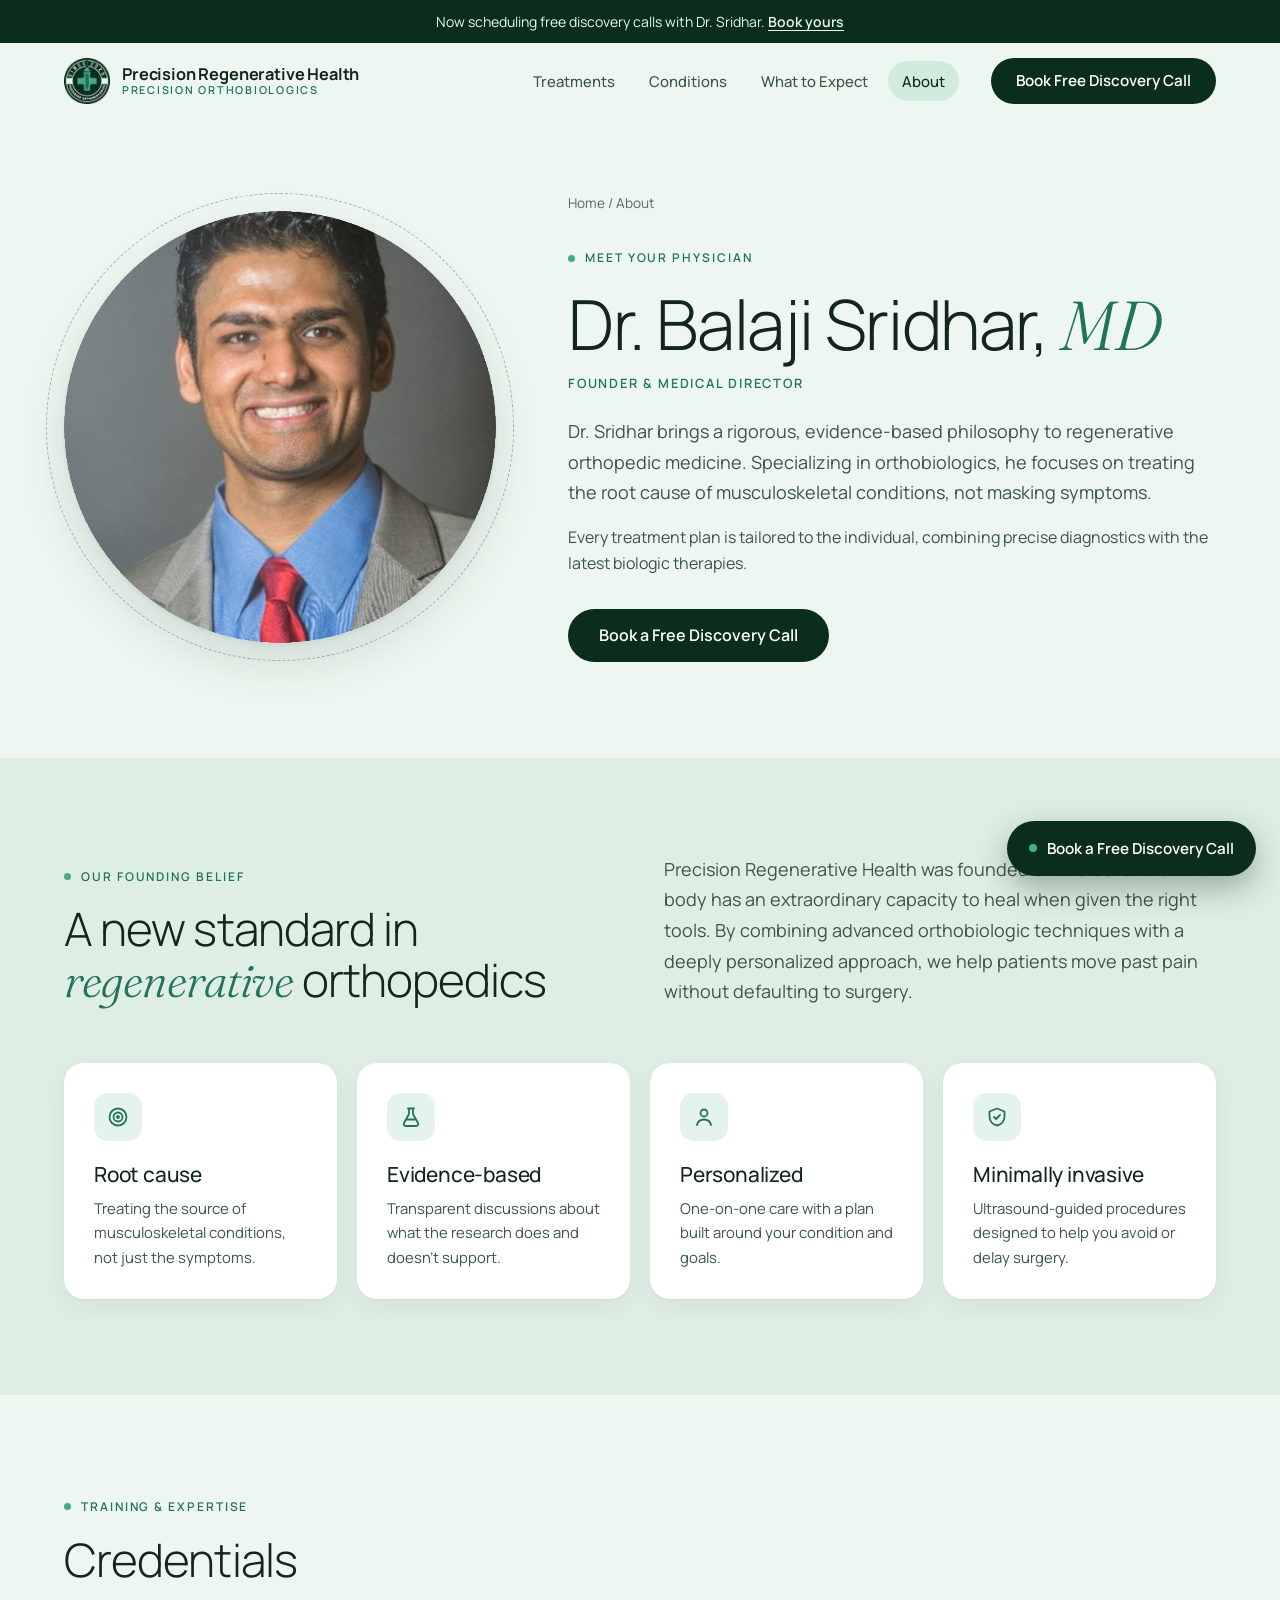
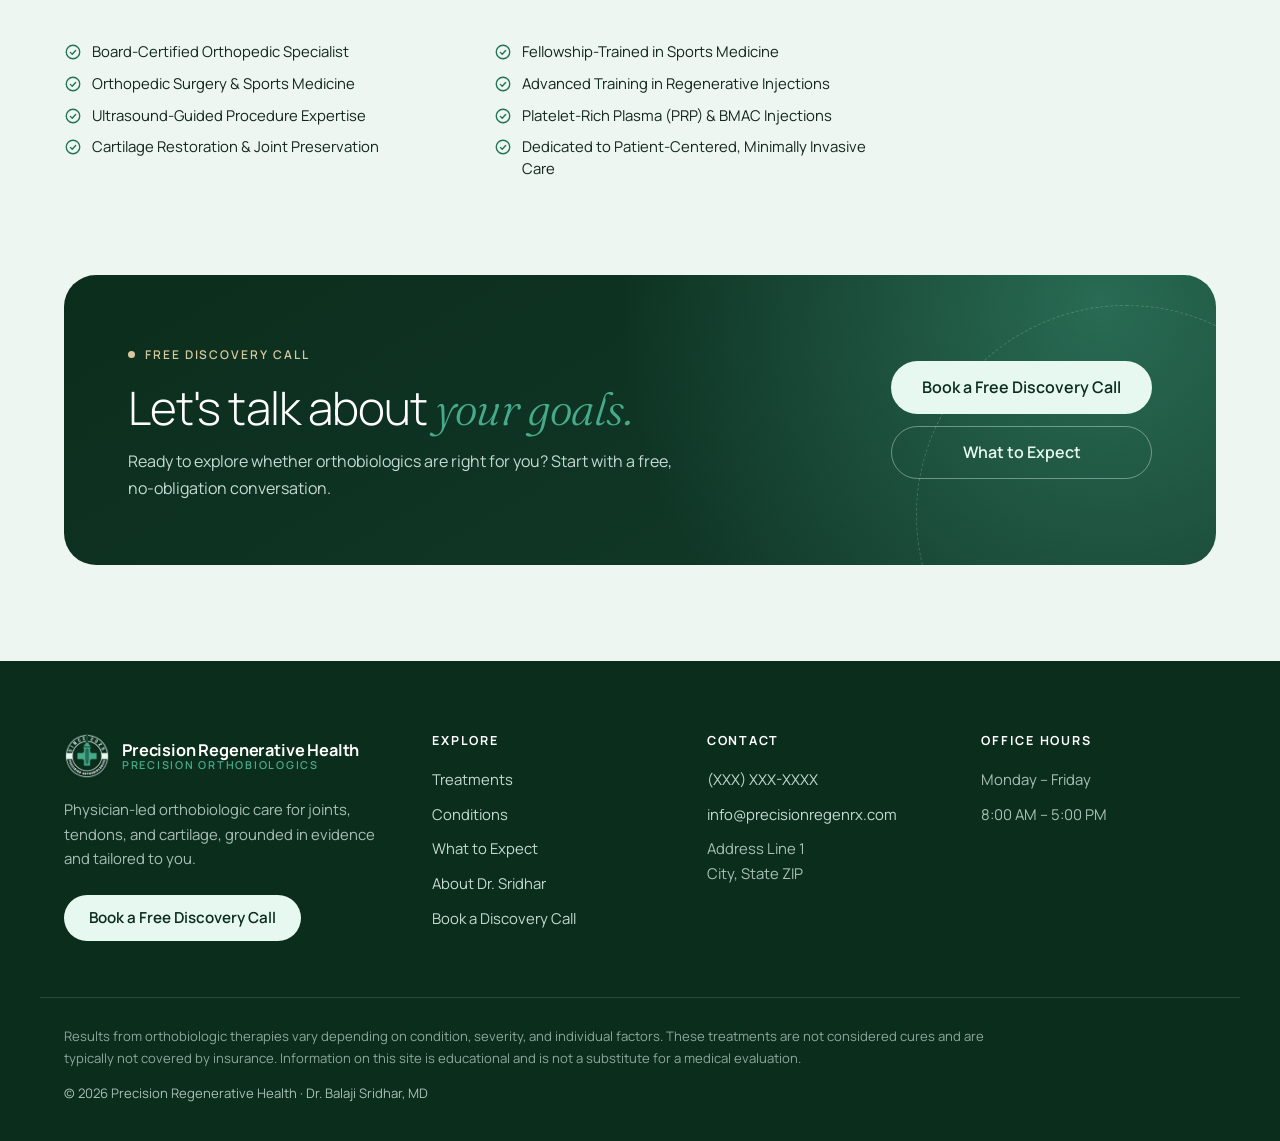
==== commit 767032f2: "Use info@precisionregenrx.com as the contact email Co-Authored-By: Claude Opus 5.5 <noreply@anthropi" ====
--- a/about.html
+++ b/about.html
@@ -163,7 +163,7 @@
       <h3>Contact</h3>
       <ul>
         <li><a href="tel:+1XXXXXXXXXX">(XXX) XXX-XXXX</a></li>
-        <li><a href="mailto:info@precisionregenerativehealth.com">info@precisionregenerativehealth.com</a></li>
+        <li><a href="mailto:info@precisionregenrx.com">info@precisionregenrx.com</a></li>
         <li>Address Line 1<br>City, State ZIP</li>
       </ul>
     </div>
